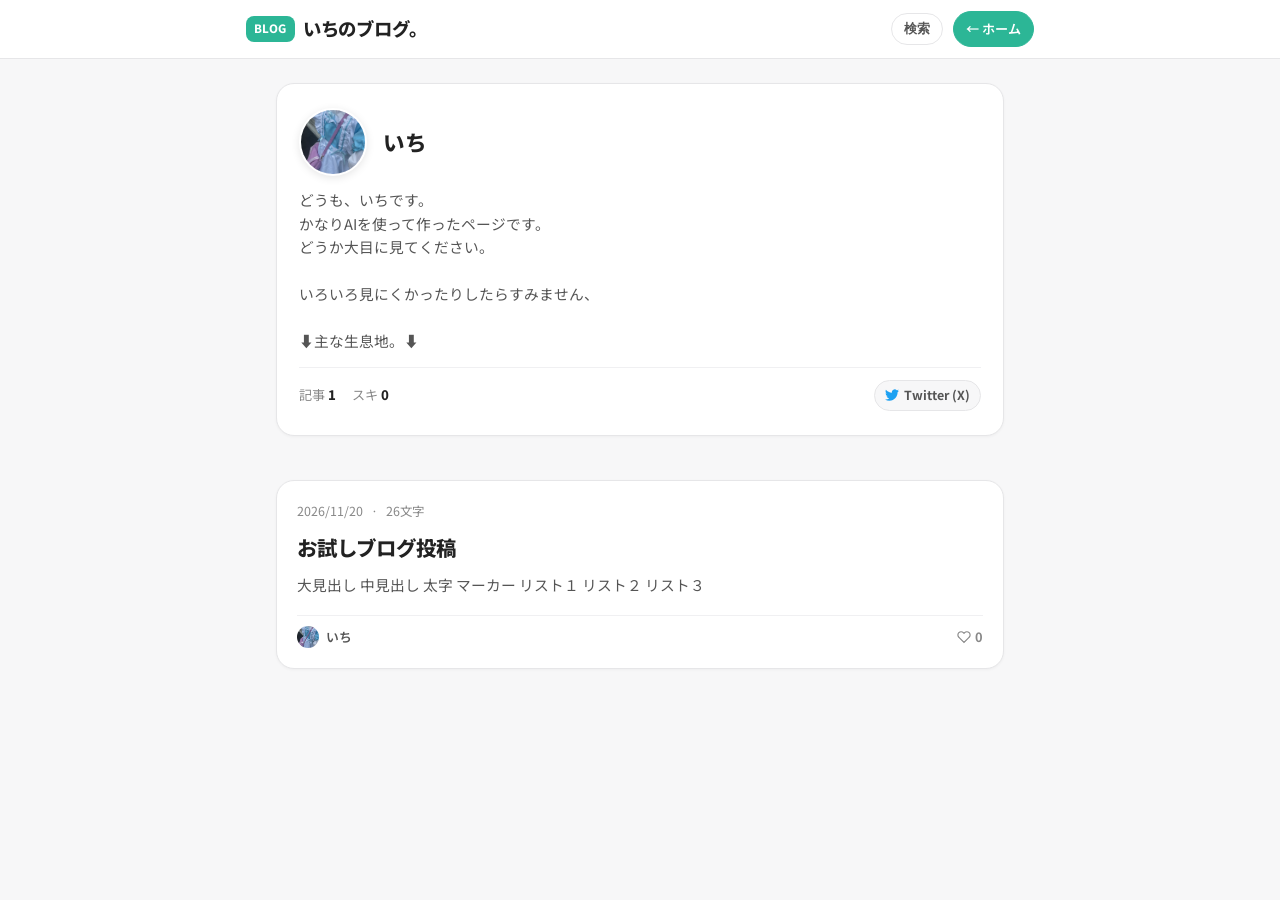
==== blog/index.html @ 3a00c975 "chore: remove blog footer (home link and white footer area)" ====
<!DOCTYPE html>
<html lang="ja">
<head>
  <meta charset="UTF-8">
  <meta name="viewport" content="width=device-width, initial-scale=1.0, maximum-scale=1.0, user-scalable=no">
  <title id="page-title">いちのブログ</title>
  <meta name="description" content="いちの個人ブログ。日常のことや推し活の感想、作ったWebページなどを綴っています。">
  <meta http-equiv="Cache-Control" content="no-cache, no-store, must-revalidate">
  <meta http-equiv="Pragma" content="no-cache">
  <meta http-equiv="Expires" content="0">
  <link rel="stylesheet" href="style.css?v=20261120_2247">
  <link rel="preconnect" href="https://fonts.googleapis.com">
  <link rel="preconnect" href="https://fonts.gstatic.com" crossorigin>
  <link href="https://fonts.googleapis.com/css2?family=DotGothic16&family=Hachi+Maru+Pop&family=M+PLUS+Rounded+1c:wght@400;500;700;800&family=Mochiy+Pop+One&family=Noto+Sans+JP:wght@400;500;700;800&family=Outfit:wght@400;600;700&family=Shippori+Mincho:wght@500;700&family=Yomogi&display=swap" rel="stylesheet">
</head>
<body>
  <!-- Header -->
  <header class="blog-header">
    <div class="header-inner">
      <a href="./" class="blog-logo" onclick="goToFeed(event)">
        <span class="blog-logo-badge">BLOG</span>
        <span id="header-blog-title">いちのブログ</span>
      </a>
      <div class="header-actions">
        <button type="button" class="header-btn" id="toggle-search-btn" onclick="toggleSearchBox()" aria-label="検索">
          <span class="hide-mobile">検索</span>
        </button>
        <a href="../" class="header-btn primary">
          ← ホーム
        </a>
      </div>
    </div>
  </header>
  <div id="reading-progress-bar" class="reading-progress-bar"></div>

  <!-- Main Container -->
  <main class="blog-main">
    <!-- View 1: Feed View (Creator Card + Filters + Articles Feed) -->
    <section id="view-feed" class="view-feed-section">
      <!-- Creator Profile Card (note-style Creator Banner) -->
      <div class="creator-card">
        <div class="creator-top-row">
          <div class="creator-avatar-wrap">
            <img id="creator-avatar" class="creator-avatar-img" src="" alt="アバター" style="display: none;">
            <span id="creator-avatar-fallback"></span>
          </div>
          <div class="creator-info">
            <h1 class="creator-name">
              <span id="creator-name">いち</span>
            </h1>
            <p class="creator-title-sub" id="blog-subtitle">日常や推し活、作ったものの記録ノート</p>
          </div>
        </div>
        <p class="creator-bio" id="creator-bio">
          どうも、いちです。日常や推し活、自作Webサイトのことなどを気ままに綴っています。
        </p>
        <div class="creator-stats-row">
          <div class="creator-counts">
            <span>記事 <strong class="count-strong" id="stat-posts-count">0</strong></span>
            <span>スキ <strong class="count-strong" id="stat-likes-count">0</strong></span>
          </div>
          <div class="creator-links">
            <a href="https://x.com/jk_na_ri_ta_i" target="_blank" rel="noopener noreferrer" class="social-pill" id="creator-x-link">
              <svg width="14" height="14" viewBox="0 0 24 24" fill="#1DA1F2"><path d="M23.953 4.57a10 10 0 01-2.825.775 4.958 4.958 0 002.163-2.723c-.951.555-2.005.959-3.127 1.184a4.92 4.92 0 00-8.384 4.482C7.69 8.095 4.067 6.13 1.64 3.162a4.822 4.822 0 00-.666 2.475c0 1.71.87 3.213 2.188 4.096a4.904 4.904 0 01-2.228-.616v.06a4.923 4.923 0 003.946 4.827 4.996 4.996 0 01-2.212.085 4.936 4.936 0 004.604 3.417 9.867 9.867 0 01-6.102 2.105c-.39 0-.779-.023-1.17-.067a13.995 13.995 0 007.557 2.209c9.053 0 13.998-7.496 13.998-13.985 0-.21 0-.42-.015-.63A9.935 9.935 0 0024 4.59z"/></svg>
              <span>Twitter (X)</span>
            </a>
          </div>
        </div>
      </div>

      <!-- Filter & Search Controls -->
      <div class="filter-nav-wrap">
        <div class="search-bar-wrap" id="search-box-wrap" style="display: none;">
          <input type="text" id="search-input" class="search-input" placeholder="記事を検索（タイトル・本文・タグ）..." oninput="onSearchInput(this.value)">
          <button type="button" class="search-clear-btn" onclick="clearSearch()" title="クリア">&times;</button>
        </div>

        <div class="tag-pills-row" id="tags-filter-row">
          <button type="button" class="tag-pill active" onclick="filterByTag('ALL')">すべて</button>
        </div>
      </div>

      <!-- Articles Feed -->
      <div class="posts-feed" id="posts-list">
        <!-- Dynamically loaded note-style article cards -->
      </div>
    </section>

    <!-- View 2: Article Detail View (note-style Single Post Reader) -->
    <article id="view-detail" class="post-detail-view" style="display: none;">
      <div class="detail-back-bar">
        <button type="button" class="btn-back" onclick="goToFeed(event)">
          ← 記事一覧に戻る
        </button>
      </div>

      <header class="detail-header">
        <div class="detail-tags-row" id="detail-tags-row"></div>
        <h1 class="detail-title" id="detail-title"></h1>
        <div class="detail-author-bar">
          <div class="detail-author-left">
            <img id="detail-author-avatar" class="detail-author-avatar" src="" alt="著者">
            <div class="detail-author-text">
              <span class="detail-author-name" id="detail-author-name">いち</span>
              <span class="detail-publish-meta" id="detail-publish-meta">2026/11/20 · 0文字</span>
            </div>
          </div>
          <div class="creator-links">
            <button type="button" class="social-pill" onclick="shareCurrentArticleOnX()" title="Xで共有">
              <svg width="13" height="13" viewBox="0 0 24 24" fill="currentColor"><path d="M23.953 4.57a10 10 0 01-2.825.775 4.958 4.958 0 002.163-2.723c-.951.555-2.005.959-3.127 1.184a4.92 4.92 0 00-8.384 4.482C7.69 8.095 4.067 6.13 1.64 3.162a4.822 4.822 0 00-.666 2.475c0 1.71.87 3.213 2.188 4.096a4.904 4.904 0 01-2.228-.616v.06a4.923 4.923 0 003.946 4.827 4.996 4.996 0 01-2.212.085 4.936 4.936 0 004.604 3.417 9.867 9.867 0 01-6.102 2.105c-.39 0-.779-.023-1.17-.067a13.995 13.995 0 007.557 2.209c9.053 0 13.998-7.496 13.998-13.985 0-.21 0-.42-.015-.63A9.935 9.935 0 0024 4.59z"/></svg>
              <span>シェア</span>
            </button>
            <button type="button" class="social-pill" onclick="copyCurrentArticleLink()" title="URLをコピー">
              <span>コピー</span>
            </button>
          </div>
        </div>
      </header>

      <!-- Optional Cover Image -->
      <div class="detail-cover-box" id="detail-cover-box" style="display: none;">
        <img id="detail-cover-img" class="detail-cover-img" src="" alt="記事カバー">
      </div>

      <!-- Article Body -->
      <div class="detail-body" id="detail-body">
        <!-- Rendered rich text content -->
      </div>

      <!-- Article Bottom Action Bar (Signature note "スキ" & Share) -->
      <div class="detail-action-footer">
        <button type="button" class="note-like-btn" id="detail-like-btn" onclick="toggleArticleLike()">
          <svg class="note-like-heart" viewBox="0 0 24 24" fill="none" stroke="currentColor" stroke-width="2" stroke-linecap="round" stroke-linejoin="round">
            <path d="M20.84 4.61a5.5 5.5 0 0 0-7.78 0L12 5.67l-1.06-1.06a5.5 5.5 0 0 0-7.78 7.78l1.06 1.06L12 21.23l7.78-7.78 1.06-1.06a5.5 5.5 0 0 0 0-7.78z"></path>
          </svg>
          <span>スキ</span>
          <span id="detail-like-count">0</span>
        </button>

        <div class="share-bar">
          <button type="button" class="share-btn" onclick="shareCurrentArticleOnX()">
            <svg width="14" height="14" viewBox="0 0 24 24" fill="currentColor"><path d="M23.953 4.57a10 10 0 01-2.825.775 4.958 4.958 0 002.163-2.723c-.951.555-2.005.959-3.127 1.184a4.92 4.92 0 00-8.384 4.482C7.69 8.095 4.067 6.13 1.64 3.162a4.822 4.822 0 00-.666 2.475c0 1.71.87 3.213 2.188 4.096a4.904 4.904 0 01-2.228-.616v.06a4.923 4.923 0 003.946 4.827 4.996 4.996 0 01-2.212.085 4.936 4.936 0 004.604 3.417 9.867 9.867 0 01-6.102 2.105c-.39 0-.779-.023-1.17-.067a13.995 13.995 0 007.557 2.209c9.053 0 13.998-7.496 13.998-13.985 0-.21 0-.42-.015-.63A9.935 9.935 0 0024 4.59z"/></svg>
            <span>Xで共有する</span>
          </button>
          <button type="button" class="share-btn copy" onclick="copyCurrentArticleLink()">
            <span>リンクをコピー</span>
          </button>
        </div>

        <!-- Creator Support Card -->
        <div class="article-creator-card">
          <img id="detail-bottom-avatar" class="article-creator-avatar" src="" alt="著者">
          <div class="article-creator-desc">
            <div class="article-creator-name" id="detail-bottom-name">いち</div>
            <p class="article-creator-bio" id="detail-bottom-bio">
              気に入っていただけたら「スキ」やシェアをいただけると嬉しいです！
            </p>
          </div>
        </div>

        <!-- Prev / Next Navigation -->
        <div class="post-prev-next-nav" id="prev-next-nav"></div>
      </div>
    </article>
  </main>

  <!-- Image Lightbox Modal -->
  <div id="image-lightbox-modal" class="lightbox-modal" onclick="closeImageLightbox()">
    <img id="lightbox-img" class="lightbox-img" src="" alt="拡大表示">
    <button type="button" class="lightbox-close-btn" aria-label="閉じる">&times;</button>
  </div>

  <!-- Scroll to Top Button -->
  <button type="button" id="scroll-top-btn" class="scroll-top-btn" onclick="scrollToTop()" title="ページ上部へ戻る" aria-label="上へ戻る">
    <svg width="20" height="20" viewBox="0 0 24 24" fill="none" stroke="currentColor" stroke-width="2.5" stroke-linecap="round" stroke-linejoin="round">
      <polyline points="18 15 12 9 6 15"></polyline>
    </svg>
  </button>

  <!-- Toast Notification -->
  <div id="blog-toast" class="blog-toast"></div>

  <script src="blog.js?v=20261120_2243"></script>
</body>
</html>
---- blog/style.css ----
/* ===================================================
   note-style Clean Blog Stylesheet for ichiHP/blog
   Inspired by note.com clean typography & reading UX
   =================================================== */

:root {
  --blog-bg: #f7f7f8;
  --blog-card-bg: #ffffff;
  --blog-text-main: #222222;
  --blog-text-sub: #555555;
  --blog-text-muted: #888888;
  --blog-border: #e6e6e8;
  --blog-border-subtle: #f0f0f2;
  --note-green: #2cb696;
  --note-green-hover: #249a7f;
  --note-green-light: #eaf8f5;
  --note-like-red: #ea3556;
  --note-like-bg: #fdf0f2;
  --radius-sm: 8px;
  --radius-md: 12px;
  --radius-lg: 18px;
  --radius-full: 9999px;
  --shadow-sm: 0 1px 3px rgba(0, 0, 0, 0.04);
  --shadow-md: 0 4px 16px rgba(0, 0, 0, 0.06);
  --shadow-lg: 0 10px 30px rgba(0, 0, 0, 0.08);
  --font-base: -apple-system, BlinkMacSystemFont, "Segoe UI", Roboto, "Noto Sans JP", "M PLUS Rounded 1c", sans-serif;
}

* {
  box-sizing: border-box;
  margin: 0;
  padding: 0;
  -webkit-tap-highlight-color: transparent;
}

body {
  font-family: var(--font-base);
  background-color: var(--blog-bg);
  color: var(--blog-text-main);
  line-height: 1.7;
  -webkit-font-smoothing: antialiased;
  min-height: 100vh;
  display: flex;
  flex-direction: column;
}

a {
  color: inherit;
  text-decoration: none;
}

/* ==========================================
   Header Navbar (note-style Minimalist)
   ========================================== */
.blog-header {
  position: sticky;
  top: 0;
  z-index: 50;
  background: rgba(255, 255, 255, 0.92);
  backdrop-filter: blur(12px);
  -webkit-backdrop-filter: blur(12px);
  border-bottom: 1px solid var(--blog-border);
}

.header-inner {
  max-width: 820px;
  margin: 0 auto;
  padding: 0 16px;
  height: 58px;
  display: flex;
  align-items: center;
  justify-content: space-between;
}

.blog-logo {
  display: flex;
  align-items: center;
  gap: 8px;
  font-weight: 800;
  font-size: 1.15rem;
  color: var(--blog-text-main);
  letter-spacing: -0.01em;
}

.blog-logo-badge {
  background: var(--note-green);
  color: #ffffff;
  font-size: 0.72rem;
  font-weight: 800;
  padding: 3px 8px;
  border-radius: var(--radius-sm);
  letter-spacing: 0.04em;
  text-transform: uppercase;
}

.header-actions {
  display: flex;
  align-items: center;
  gap: 10px;
}

.header-btn {
  display: inline-flex;
  align-items: center;
  gap: 5px;
  padding: 6px 12px;
  font-size: 0.82rem;
  font-weight: 600;
  border-radius: var(--radius-full);
  border: 1px solid var(--blog-border);
  background: #ffffff;
  color: var(--blog-text-sub);
  cursor: pointer;
  transition: all 0.2s ease;
}

.header-btn:hover {
  border-color: var(--note-green);
  color: var(--note-green);
  background: var(--note-green-light);
}

.header-btn.primary {
  background: var(--note-green);
  color: #ffffff;
  border-color: var(--note-green);
}

.header-btn.primary:hover {
  background: var(--note-green-hover);
}

/* ==========================================
   Main Container
   ========================================== */
.blog-main {
  flex: 1;
  max-width: 760px;
  width: 100%;
  margin: 0 auto;
  padding: 24px 16px 60px;
}

/* ==========================================
   Creator Profile Header (note-style Banner)
   ========================================== */
.creator-card {
  background: var(--blog-card-bg);
  border-radius: var(--radius-lg);
  border: 1px solid var(--blog-border);
  padding: 24px 22px;
  margin-bottom: 24px;
  box-shadow: var(--shadow-sm);
}

.creator-top-row {
  display: flex;
  align-items: center;
  gap: 16px;
}

.creator-avatar-wrap {
  width: 68px;
  height: 68px;
  border-radius: 50%;
  border: 2px solid #ffffff;
  box-shadow: 0 2px 8px rgba(0, 0, 0, 0.1);
  overflow: hidden;
  flex-shrink: 0;
  background: #f0f0f4;
  display: flex;
  align-items: center;
  justify-content: center;
  font-size: 2rem;
}

.creator-avatar-img {
  width: 100%;
  height: 100%;
  object-fit: cover;
  display: block;
}

.creator-info {
  flex: 1;
  min-width: 0;
}

.creator-name {
  font-size: 1.35rem;
  font-weight: 800;
  color: var(--blog-text-main);
  display: flex;
  align-items: center;
  gap: 8px;
}

.creator-title-sub {
  font-size: 0.85rem;
  color: var(--blog-text-muted);
  margin-top: 2px;
}

.creator-bio {
  margin-top: 12px;
  font-size: 0.92rem;
  color: var(--blog-text-sub);
  line-height: 1.6;
}

.creator-stats-row {
  margin-top: 14px;
  display: flex;
  align-items: center;
  justify-content: space-between;
  flex-wrap: wrap;
  gap: 10px;
  padding-top: 12px;
  border-top: 1px solid var(--blog-border-subtle);
}

.creator-counts {
  display: flex;
  align-items: center;
  gap: 14px;
  font-size: 0.82rem;
  color: var(--blog-text-muted);
}

.count-strong {
  font-weight: 800;
  color: var(--blog-text-main);
  margin-right: 2px;
}

.creator-links {
  display: flex;
  gap: 8px;
}

.social-pill {
  display: inline-flex;
  align-items: center;
  gap: 5px;
  font-size: 0.78rem;
  font-weight: 700;
  padding: 4px 10px;
  border-radius: var(--radius-full);
  background: var(--blog-bg);
  border: 1px solid var(--blog-border);
  color: var(--blog-text-sub);
  transition: all 0.2s ease;
}

.social-pill:hover {
  border-color: var(--note-green);
  color: var(--note-green);
}

/* ==========================================
   Search & Filter Navigation Tabs
   ========================================== */
.filter-nav-wrap {
  margin-bottom: 20px;
  display: flex;
  flex-direction: column;
  gap: 12px;
}

.search-bar-wrap {
  display: flex;
  align-items: center;
  background: #ffffff;
  border: 1px solid var(--blog-border);
  border-radius: var(--radius-md);
  padding: 6px 14px;
  transition: border-color 0.2s ease;
}

.search-bar-wrap:focus-within {
  border-color: var(--note-green);
  box-shadow: 0 0 0 3px rgba(44, 182, 150, 0.15);
}

.search-icon {
  color: var(--blog-text-muted);
  font-size: 0.95rem;
  margin-right: 8px;
}

.search-input {
  border: none;
  background: transparent;
  width: 100%;
  font-size: 0.9rem;
  color: var(--blog-text-main);
  font-family: inherit;
  outline: none;
}

.search-clear-btn {
  background: none;
  border: none;
  color: var(--blog-text-muted);
  cursor: pointer;
  font-size: 1rem;
  padding: 2px 4px;
}

.tag-pills-row {
  display: flex;
  align-items: center;
  gap: 8px;
  overflow-x: auto;
  padding-bottom: 4px;
  scrollbar-width: none;
}

.tag-pills-row::-webkit-scrollbar {
  display: none;
}

.tag-pill {
  padding: 6px 14px;
  border-radius: var(--radius-full);
  font-size: 0.82rem;
  font-weight: 700;
  background: #ffffff;
  border: 1px solid var(--blog-border);
  color: var(--blog-text-muted);
  cursor: pointer;
  white-space: nowrap;
  transition: all 0.2s ease;
}

.tag-pill:hover {
  color: var(--blog-text-main);
  border-color: #cbd5e1;
}

.tag-pill.active {
  background: var(--blog-text-main);
  color: #ffffff;
  border-color: var(--blog-text-main);
}

/* ==========================================
   Article Feed List (note-style Cards)
   ========================================== */
.posts-feed {
  display: flex;
  flex-direction: column;
  gap: 18px;
}

.post-card {
  background: var(--blog-card-bg);
  border: 1px solid var(--blog-border);
  border-radius: var(--radius-lg);
  overflow: hidden;
  box-shadow: var(--shadow-sm);
  transition: transform 0.2s ease, box-shadow 0.2s ease, border-color 0.2s ease;
  cursor: pointer;
  display: flex;
  flex-direction: column;
}

.post-card:hover {
  transform: translateY(-2px);
  box-shadow: var(--shadow-md);
  border-color: #d1d5db;
}

.post-card-cover {
  width: 100%;
  height: 200px;
  background: #f1f5f9;
  overflow: hidden;
  position: relative;
}

.post-card-cover img {
  width: 100%;
  height: 100%;
  object-fit: cover;
  display: block;
  transition: transform 0.3s ease;
}

.post-card:hover .post-card-cover img {
  transform: scale(1.03);
}

.post-card-content {
  padding: 20px;
  display: flex;
  flex-direction: column;
  gap: 10px;
}

.post-card-meta {
  display: flex;
  align-items: center;
  gap: 8px;
  font-size: 0.78rem;
  color: var(--blog-text-muted);
}

.post-card-title {
  font-size: 1.28rem;
  font-weight: 800;
  line-height: 1.5;
  color: var(--blog-text-main);
  letter-spacing: -0.01em;
}

.post-card-excerpt {
  font-size: 0.92rem;
  color: var(--blog-text-sub);
  line-height: 1.6;
  display: -webkit-box;
  -webkit-line-clamp: 2;
  -webkit-box-orient: vertical;
  overflow: hidden;
}

.post-card-tags {
  display: flex;
  flex-wrap: wrap;
  gap: 6px;
  margin-top: 4px;
}

.post-tag {
  font-size: 0.75rem;
  font-weight: 600;
  color: var(--note-green);
  background: var(--note-green-light);
  padding: 2px 8px;
  border-radius: var(--radius-sm);
}

.post-card-footer {
  display: flex;
  align-items: center;
  justify-content: space-between;
  margin-top: 8px;
  padding-top: 10px;
  border-top: 1px solid var(--blog-border-subtle);
  font-size: 0.8rem;
  color: var(--blog-text-muted);
}

.card-author-mini {
  display: flex;
  align-items: center;
  gap: 7px;
  font-weight: 600;
  color: var(--blog-text-sub);
}

.author-mini-avatar {
  width: 22px;
  height: 22px;
  border-radius: 50%;
  object-fit: cover;
}

.post-like-count {
  display: inline-flex;
  align-items: center;
  gap: 4px;
  color: var(--blog-text-muted);
  font-weight: 700;
}

.post-like-count.liked {
  color: var(--note-like-red);
}

/* Empty State */
.empty-feed {
  background: #ffffff;
  border: 1px dashed var(--blog-border);
  border-radius: var(--radius-lg);
  padding: 48px 24px;
  text-align: center;
  color: var(--blog-text-muted);
}

/* ==========================================
   Article Detail View (note-style Single Post)
   ========================================== */
.post-detail-view {
  background: #ffffff;
  border: 1px solid var(--blog-border);
  border-radius: var(--radius-lg);
  box-shadow: var(--shadow-sm);
  padding: 32px 28px 48px;
  animation: fadeIn 0.25s ease-out;
}

@media (max-width: 600px) {
  .post-detail-view {
    padding: 22px 18px 36px;
    border-radius: var(--radius-md);
  }
}

.detail-back-bar {
  margin-bottom: 20px;
}

.btn-back {
  display: inline-flex;
  align-items: center;
  gap: 6px;
  font-size: 0.84rem;
  font-weight: 700;
  color: var(--blog-text-sub);
  padding: 6px 12px;
  border-radius: var(--radius-full);
  background: var(--blog-bg);
  border: 1px solid var(--blog-border);
  cursor: pointer;
  transition: all 0.2s ease;
}

.btn-back:hover {
  background: #e5e7eb;
  color: var(--blog-text-main);
}

.detail-header {
  margin-bottom: 24px;
}

.detail-tags-row {
  display: flex;
  flex-wrap: wrap;
  gap: 8px;
  margin-bottom: 14px;
}

.detail-title {
  font-size: 1.85rem;
  font-weight: 800;
  line-height: 1.45;
  color: var(--blog-text-main);
  letter-spacing: -0.015em;
  margin-bottom: 16px;
}

@media (max-width: 600px) {
  .detail-title {
    font-size: 1.55rem;
  }
}

.detail-author-bar {
  display: flex;
  align-items: center;
  justify-content: space-between;
  flex-wrap: wrap;
  gap: 12px;
  padding-bottom: 16px;
  border-bottom: 1px solid var(--blog-border-subtle);
}

.detail-author-left {
  display: flex;
  align-items: center;
  gap: 12px;
}

.detail-author-avatar {
  width: 44px;
  height: 44px;
  border-radius: 50%;
  object-fit: cover;
  background: #e2e8f0;
}

.detail-author-text {
  display: flex;
  flex-direction: column;
}

.detail-author-name {
  font-weight: 800;
  font-size: 0.95rem;
  color: var(--blog-text-main);
}

.detail-publish-meta {
  font-size: 0.78rem;
  color: var(--blog-text-muted);
}

.detail-cover-box {
  margin: 20px 0 32px;
  border-radius: var(--radius-md);
  overflow: hidden;
  box-shadow: 0 4px 18px rgba(0, 0, 0, 0.08);
  background: #f1f5f9;
}

.detail-cover-img {
  width: 100%;
  max-height: 420px;
  object-fit: cover;
  display: block;
}

/* ==========================================
   Article Body Typography (note-style Reading)
   ========================================== */
.detail-body {
  font-size: 1.05rem;
  line-height: 1.95;
  color: #222222;
  letter-spacing: 0.01em;
  word-break: break-word;
}

.detail-body p {
  margin-bottom: 22px;
}

.detail-body h2 {
  font-size: 1.48rem;
  font-weight: 800;
  margin: 44px 0 18px;
  padding-left: 14px;
  border-left: 4px solid var(--note-green);
  color: #111111;
  line-height: 1.4;
}

.detail-body h3 {
  font-size: 1.25rem;
  font-weight: 700;
  margin: 32px 0 14px;
  color: #111111;
  line-height: 1.4;
}

.detail-body blockquote {
  border-left: 3.5px solid #cbd5e1;
  background: #f8fafc;
  padding: 14px 20px;
  margin: 24px 0;
  border-radius: 4px;
  color: #475569;
  font-style: normal;
}

.detail-body hr {
  border: none;
  border-top: 1px solid var(--blog-border);
  margin: 40px 0;
}

.detail-body ul,
.detail-body ol {
  margin: 18px 0 22px 24px;
}

.detail-body li {
  margin-bottom: 6px;
}

/* Inline Images inside Blog Body */
.inline-image-container {
  display: block;
  margin: 26px auto;
  text-align: center;
}

.inline-content-img {
  max-width: 100%;
  height: auto;
  border-radius: var(--radius-md);
  box-shadow: 0 4px 18px rgba(0, 0, 0, 0.08);
  cursor: zoom-in;
  transition: transform 0.2s ease;
}

.inline-content-img:hover {
  transform: scale(1.01);
}

.inline-img-sm .inline-content-img {
  max-width: 200px;
}

.inline-img-md .inline-content-img {
  max-width: 380px;
}

.inline-img-lg .inline-content-img {
  max-width: 100%;
}

/* Rich Links inside Blog */
.rich-link {
  color: var(--note-green);
  text-decoration: underline;
  text-decoration-thickness: 1.5px;
  text-underline-offset: 3px;
  font-weight: 700;
  word-break: break-all;
}

.rich-link:hover {
  color: var(--note-green-hover);
  text-decoration-thickness: 2.5px;
}

.rich-link::after {
  content: ' ↗';
  font-size: 0.85em;
  opacity: 0.75;
}

/* Sensitive / Spoiler Guards in Blog */
.sensitive-inline-wrapper {
  display: inline-flex;
  align-items: center;
  vertical-align: middle;
  margin: 0 3px;
}

.sensitive-inline-pill {
  padding: 3px 12px;
  border-radius: var(--radius-full);
  background: #1e293b;
  color: #ffffff;
  font-size: 0.82rem;
  font-weight: 700;
  border: none;
  cursor: pointer;
}

.sensitive-inline-revealed {
  background: rgba(44, 182, 150, 0.1);
  padding: 2px 8px;
  border-radius: 6px;
  border: 1px dashed var(--note-green);
}

/* ==========================================
   Article Footer (Signature note "スキ" & Share)
   ========================================== */
.detail-action-footer {
  margin-top: 48px;
  padding-top: 32px;
  border-top: 1px solid var(--blog-border);
  display: flex;
  flex-direction: column;
  align-items: center;
  gap: 24px;
}

/* Iconic note "スキ" Button */
.note-like-btn {
  display: inline-flex;
  align-items: center;
  gap: 10px;
  padding: 12px 28px;
  border-radius: var(--radius-full);
  background: #ffffff;
  border: 1.5px solid var(--blog-border);
  color: var(--blog-text-main);
  font-family: inherit;
  font-size: 1.05rem;
  font-weight: 800;
  cursor: pointer;
  box-shadow: 0 4px 14px rgba(0, 0, 0, 0.05);
  transition: all 0.25s cubic-bezier(0.18, 0.89, 0.32, 1.28);
  user-select: none;
}

.note-like-btn:hover {
  transform: translateY(-2px);
  border-color: var(--note-like-red);
  color: var(--note-like-red);
  box-shadow: 0 6px 20px rgba(234, 53, 86, 0.15);
}

.note-like-btn:active {
  transform: scale(0.96);
}

.note-like-btn.liked {
  background: var(--note-like-bg);
  border-color: var(--note-like-red);
  color: var(--note-like-red);
}

.note-like-heart {
  width: 22px;
  height: 22px;
  transition: transform 0.25s ease;
}

.note-like-btn.liked .note-like-heart {
  transform: scale(1.18);
  animation: heartPop 0.4s ease;
}

@keyframes heartPop {
  0% { transform: scale(1); }
  50% { transform: scale(1.35); }
  100% { transform: scale(1.18); }
}

/* Share Buttons Bar */
.share-bar {
  display: flex;
  align-items: center;
  gap: 10px;
  flex-wrap: wrap;
  justify-content: center;
}

.share-btn {
  display: inline-flex;
  align-items: center;
  gap: 6px;
  padding: 8px 16px;
  font-size: 0.84rem;
  font-weight: 700;
  border-radius: var(--radius-full);
  background: var(--blog-bg);
  border: 1px solid var(--blog-border);
  color: var(--blog-text-sub);
  cursor: pointer;
  transition: all 0.2s ease;
}

.share-btn:hover {
  border-color: #0f1419;
  background: #0f1419;
  color: #ffffff;
}

.share-btn.copy:hover {
  border-color: var(--note-green);
  background: var(--note-green);
  color: #ffffff;
}

/* Creator Support Card at bottom of article */
.article-creator-card {
  width: 100%;
  margin-top: 16px;
  background: #fafafa;
  border: 1px solid var(--blog-border);
  border-radius: var(--radius-md);
  padding: 20px;
  display: flex;
  align-items: center;
  gap: 16px;
}

.article-creator-avatar {
  width: 56px;
  height: 56px;
  border-radius: 50%;
  object-fit: cover;
  flex-shrink: 0;
}

.article-creator-desc {
  flex: 1;
}

.article-creator-name {
  font-weight: 800;
  font-size: 1rem;
  margin-bottom: 4px;
}

.article-creator-bio {
  font-size: 0.85rem;
  color: var(--blog-text-sub);
  line-height: 1.5;
}

/* Prev / Next Article Navigation */
.post-prev-next-nav {
  width: 100%;
  margin-top: 24px;
  display: grid;
  grid-template-columns: 1fr 1fr;
  gap: 12px;
}

@media (max-width: 550px) {
  .post-prev-next-nav {
    grid-template-columns: 1fr;
  }
}

.nav-post-card {
  background: #ffffff;
  border: 1px solid var(--blog-border);
  border-radius: var(--radius-md);
  padding: 14px 16px;
  display: flex;
  flex-direction: column;
  gap: 4px;
  cursor: pointer;
  transition: all 0.2s ease;
}

.nav-post-card:hover {
  border-color: var(--note-green);
  background: var(--note-green-light);
}

.nav-post-dir {
  font-size: 0.72rem;
  font-weight: 800;
  color: var(--blog-text-muted);
  text-transform: uppercase;
}

.nav-post-title {
  font-size: 0.88rem;
  font-weight: 700;
  color: var(--blog-text-main);
  white-space: nowrap;
  overflow: hidden;
  text-overflow: ellipsis;
}

/* ==========================================
   Image Lightbox Modal
   ========================================== */
.lightbox-modal {
  display: none;
  position: fixed;
  inset: 0;
  z-index: 99999;
  background: rgba(15, 23, 42, 0.94);
  backdrop-filter: blur(8px);
  -webkit-backdrop-filter: blur(8px);
  align-items: center;
  justify-content: center;
  padding: 16px;
  cursor: zoom-out;
}

.lightbox-modal.show {
  display: flex;
  animation: fadeIn 0.2s ease-out;
}

.lightbox-img {
  max-width: 95vw;
  max-height: 90vh;
  object-fit: contain;
  border-radius: 10px;
  box-shadow: 0 16px 48px rgba(0, 0, 0, 0.6);
}

.lightbox-close-btn {
  position: absolute;
  top: 16px;
  right: 18px;
  background: rgba(255, 255, 255, 0.2);
  color: #ffffff;
  border: none;
  font-size: 32px;
  width: 44px;
  height: 44px;
  border-radius: 50%;
  display: flex;
  align-items: center;
  justify-content: center;
  cursor: pointer;
}

/* ==========================================
   Toast Notification
   ========================================== */
.blog-toast {
  position: fixed;
  bottom: 24px;
  left: 50%;
  transform: translateX(-50%) translateY(80px);
  background: #1e293b;
  color: #ffffff;
  padding: 10px 20px;
  border-radius: var(--radius-full);
  font-size: 0.88rem;
  font-weight: 700;
  box-shadow: 0 8px 24px rgba(0, 0, 0, 0.25);
  z-index: 9999;
  pointer-events: none;
  opacity: 0;
  transition: all 0.3s cubic-bezier(0.18, 0.89, 0.32, 1.28);
}

.blog-toast.show {
  transform: translateX(-50%) translateY(0);
  opacity: 1;
}

@keyframes fadeIn {
  from { opacity: 0; transform: translateY(6px); }
  to { opacity: 1; transform: translateY(0); }
}

/* ==========================================
   Scheduled Post Notice Card (Teaser View)
   ========================================== */
.scheduled-post-card {
  background: #ffffff;
  border: 1.5px solid #dbeafe;
  border-radius: var(--radius-lg);
  padding: 44px 24px;
  text-align: center;
  margin: 28px 0 36px;
  box-shadow: 0 4px 20px rgba(59, 130, 246, 0.06);
  display: flex;
  flex-direction: column;
  align-items: center;
  gap: 16px;
}

.scheduled-icon-circle {
  width: 58px;
  height: 58px;
  border-radius: 50%;
  background: #eff6ff;
  color: #2563eb;
  display: flex;
  align-items: center;
  justify-content: center;
  margin-bottom: 4px;
}

.scheduled-notice-title {
  font-size: 1.35rem;
  font-weight: 800;
  color: #1e293b;
  line-height: 1.45;
  margin: 0;
}

.scheduled-notice-desc {
  font-size: 0.95rem;
  color: #64748b;
  line-height: 1.7;
  max-width: 520px;
  margin: 0 auto;
}

.scheduled-actions-row {
  display: flex;
  gap: 12px;
  flex-wrap: wrap;
  justify-content: center;
  margin-top: 10px;
}

/* ==========================================
   Reading Progress Bar & Scroll Top
   ========================================== */
.reading-progress-bar {
  position: fixed;
  top: 60px;
  left: 0;
  height: 3px;
  background: var(--note-green);
  width: 0%;
  z-index: 100;
  transition: width 0.1s linear;
}

.scroll-top-btn {
  position: fixed;
  bottom: 24px;
  right: 24px;
  width: 44px;
  height: 44px;
  border-radius: 50%;
  background: #ffffff;
  color: var(--blog-text-main);
  border: 1px solid var(--blog-border);
  box-shadow: 0 4px 16px rgba(0, 0, 0, 0.08);
  display: flex;
  align-items: center;
  justify-content: center;
  cursor: pointer;
  z-index: 80;
  opacity: 0;
  pointer-events: none;
  transform: translateY(12px);
  transition: all 0.25s ease;
}

.scroll-top-btn.show {
  opacity: 1;
  pointer-events: auto;
  transform: translateY(0);
}

.scroll-top-btn:hover {
  background: var(--note-green-light);
  color: var(--note-green);
  border-color: var(--note-green);
}

/* ==========================================
   Table of Contents (目次)
   ========================================== */
.article-toc-box {
  background: #f8fafc;
  border: 1px solid var(--blog-border);
  border-radius: var(--radius-md);
  padding: 18px 22px;
  margin: 28px 0 36px;
}

.toc-header {
  display: flex;
  align-items: center;
  justify-content: space-between;
  cursor: pointer;
  user-select: none;
  font-weight: 800;
  color: var(--blog-text-main);
}

.toc-title {
  font-size: 0.95rem;
  letter-spacing: 0.05em;
}

.toc-toggle-icon {
  font-size: 0.75rem;
  color: var(--blog-text-muted);
  transition: transform 0.2s ease;
}

.toc-list {
  margin: 14px 0 0 20px;
  padding: 0;
  list-style: decimal;
  font-size: 0.92rem;
}

.toc-item {
  margin-bottom: 8px;
  line-height: 1.5;
}

.toc-item a {
  color: var(--blog-text-sub);
  transition: color 0.15s;
}

.toc-item a:hover {
  color: var(--note-green);
  text-decoration: underline;
}

.toc-sub {
  list-style-type: disc;
  margin-left: 14px;
  font-size: 0.88rem;
  color: var(--blog-text-muted);
}

/* ==========================================
   Code Blocks & Inline Code
   ========================================== */
.code-block-wrapper {
  margin: 26px 0;
  border-radius: var(--radius-md);
  overflow: hidden;
  background: #1e293b;
  box-shadow: 0 4px 16px rgba(0, 0, 0, 0.1);
}

.code-block-header {
  display: flex;
  align-items: center;
  justify-content: space-between;
  padding: 8px 16px;
  background: #0f172a;
  border-bottom: 1px solid rgba(255, 255, 255, 0.08);
}

.code-block-lang {
  font-size: 0.72rem;
  font-weight: 700;
  letter-spacing: 0.08em;
  color: #94a3b8;
}

.code-copy-btn {
  background: transparent;
  border: 1px solid rgba(255, 255, 255, 0.2);
  color: #cbd5e1;
  font-size: 0.72rem;
  padding: 2px 8px;
  border-radius: 4px;
  cursor: pointer;
  transition: all 0.15s;
}

.code-copy-btn:hover {
  background: rgba(255, 255, 255, 0.1);
  color: #ffffff;
}

.code-block-pre {
  padding: 16px 20px;
  overflow-x: auto;
  font-family: ui-monospace, SFMono-Regular, Menlo, Monaco, Consolas, monospace;
  font-size: 0.92rem;
  line-height: 1.65;
  color: #f8fafc;
  margin: 0;
}

.inline-code {
  background: #f1f5f9;
  color: #0f172a;
  padding: 2px 6px;
  border-radius: 4px;
  font-family: ui-monospace, SFMono-Regular, Menlo, Monaco, Consolas, monospace;
  font-size: 0.88em;
  border: 1px solid #e2e8f0;
}

/* Empty Feed State Icon */
.empty-feed-icon {
  margin-bottom: 10px;
  display: inline-flex;
  align-items: center;
  justify-content: center;
}
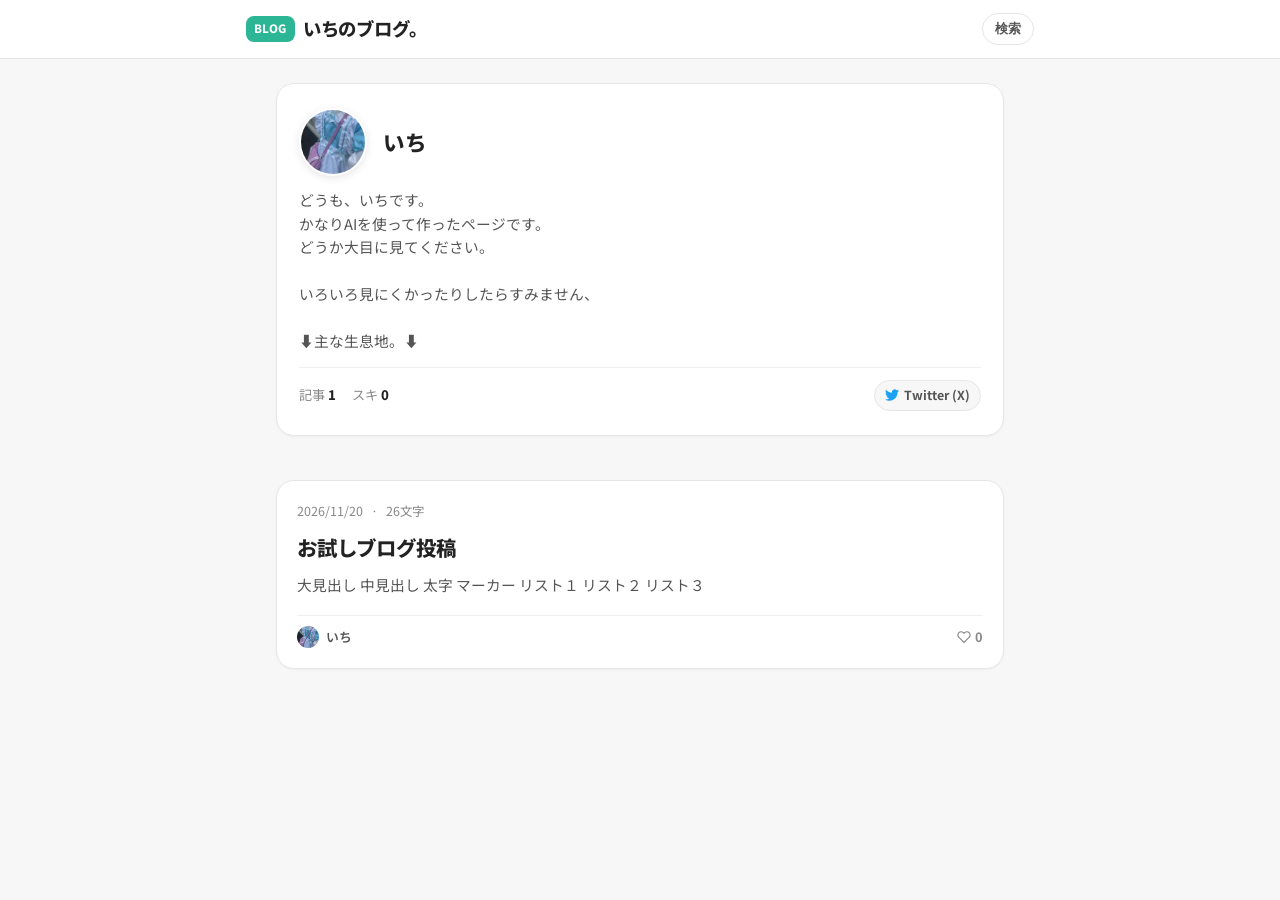
==== commit 4ca25d9e: "chore: remove '← ホーム' button from blog header" ====
--- a/blog/index.html
+++ b/blog/index.html
@@ -25,9 +25,6 @@
         <button type="button" class="header-btn" id="toggle-search-btn" onclick="toggleSearchBox()" aria-label="検索">
           <span class="hide-mobile">検索</span>
         </button>
-        <a href="../" class="header-btn primary">
-          ← ホーム
-        </a>
       </div>
     </div>
   </header>
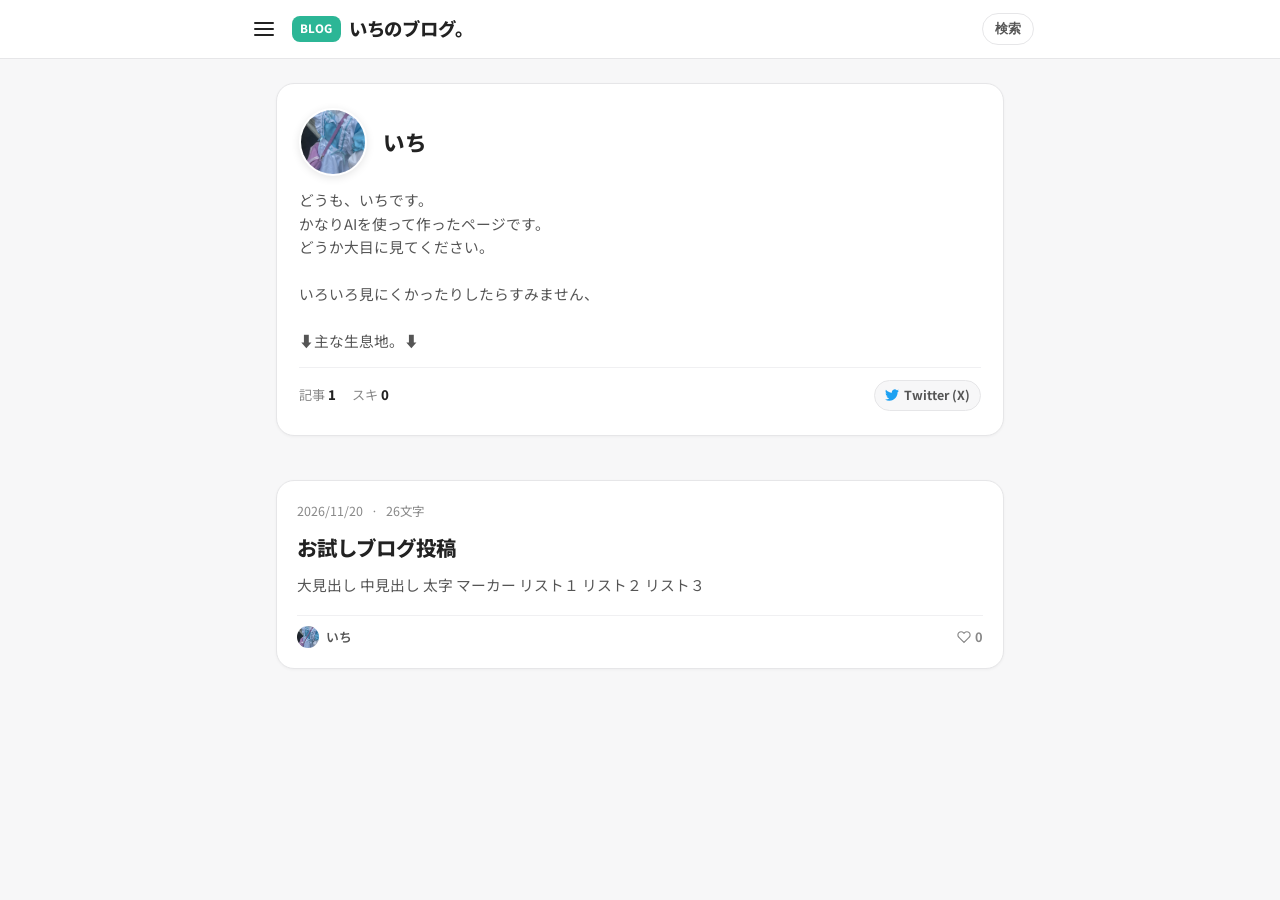
==== commit 8018203f: "feat: add hamburger menu button and side drawer to blog header" ====
--- a/blog/index.html
+++ b/blog/index.html
@@ -8,7 +8,7 @@
   <meta http-equiv="Cache-Control" content="no-cache, no-store, must-revalidate">
   <meta http-equiv="Pragma" content="no-cache">
   <meta http-equiv="Expires" content="0">
-  <link rel="stylesheet" href="style.css?v=20261120_2247">
+  <link rel="stylesheet" href="style.css?v=20261120_2253">
   <link rel="preconnect" href="https://fonts.googleapis.com">
   <link rel="preconnect" href="https://fonts.gstatic.com" crossorigin>
   <link href="https://fonts.googleapis.com/css2?family=DotGothic16&family=Hachi+Maru+Pop&family=M+PLUS+Rounded+1c:wght@400;500;700;800&family=Mochiy+Pop+One&family=Noto+Sans+JP:wght@400;500;700;800&family=Outfit:wght@400;600;700&family=Shippori+Mincho:wght@500;700&family=Yomogi&display=swap" rel="stylesheet">
@@ -17,10 +17,17 @@
   <!-- Header -->
   <header class="blog-header">
     <div class="header-inner">
-      <a href="./" class="blog-logo" onclick="goToFeed(event)">
-        <span class="blog-logo-badge">BLOG</span>
-        <span id="header-blog-title">いちのブログ</span>
-      </a>
+      <div class="header-left">
+        <button type="button" class="menu-toggle-btn" id="menu-toggle-btn" onclick="toggleSideMenu()" aria-label="メニューを開く" aria-expanded="false" aria-controls="side-menu">
+          <span class="menu-bar"></span>
+          <span class="menu-bar"></span>
+          <span class="menu-bar"></span>
+        </button>
+        <a href="./" class="blog-logo" onclick="goToFeed(event)">
+          <span class="blog-logo-badge">BLOG</span>
+          <span id="header-blog-title">いちのブログ</span>
+        </a>
+      </div>
       <div class="header-actions">
         <button type="button" class="header-btn" id="toggle-search-btn" onclick="toggleSearchBox()" aria-label="検索">
           <span class="hide-mobile">検索</span>
@@ -28,6 +35,23 @@
       </div>
     </div>
   </header>
+  <!-- Side Menu (Hamburger Drawer) -->
+  <div id="side-menu-overlay" class="side-menu-overlay" onclick="closeSideMenu()"></div>
+  <nav id="side-menu" class="side-menu" aria-label="メニュー" aria-hidden="true">
+    <div class="side-menu-header">
+      <span class="side-menu-title">メニュー</span>
+      <button type="button" class="side-menu-close" onclick="closeSideMenu()" aria-label="メニューを閉じる">&times;</button>
+    </div>
+    <div class="side-menu-section">
+      <button type="button" class="side-menu-item" onclick="sideMenuGoToFeed()">記事一覧</button>
+      <button type="button" class="side-menu-item" onclick="sideMenuOpenSearch()">記事を検索</button>
+    </div>
+    <div class="side-menu-section" id="side-menu-tags-section" style="display: none;">
+      <div class="side-menu-label">タグ</div>
+      <div id="side-menu-tags" class="side-menu-tags"></div>
+    </div>
+  </nav>
+
   <div id="reading-progress-bar" class="reading-progress-bar"></div>
 
   <!-- Main Container -->
@@ -177,6 +201,6 @@
   <!-- Toast Notification -->
   <div id="blog-toast" class="blog-toast"></div>
 
-  <script src="blog.js?v=20261120_2243"></script>
+  <script src="blog.js?v=20261120_2253"></script>
 </body>
 </html>
--- a/blog/style.css
+++ b/blog/style.css
@@ -130,6 +130,177 @@
   background: var(--note-green-hover);
 }
 
+.header-left {
+  display: flex;
+  align-items: center;
+  gap: 10px;
+  min-width: 0;
+}
+
+/* Hamburger Menu Button */
+.menu-toggle-btn {
+  display: inline-flex;
+  flex-direction: column;
+  justify-content: center;
+  align-items: center;
+  gap: 4px;
+  width: 36px;
+  height: 36px;
+  padding: 0;
+  border: none;
+  border-radius: var(--radius-sm);
+  background: transparent;
+  cursor: pointer;
+  transition: background 0.2s ease;
+  flex-shrink: 0;
+}
+
+.menu-toggle-btn:hover {
+  background: var(--note-green-light);
+}
+
+.menu-bar {
+  display: block;
+  width: 20px;
+  height: 2px;
+  border-radius: 2px;
+  background: var(--blog-text-main);
+  transition: transform 0.25s ease, opacity 0.2s ease;
+}
+
+.menu-toggle-btn.open .menu-bar:nth-child(1) {
+  transform: translateY(6px) rotate(45deg);
+}
+
+.menu-toggle-btn.open .menu-bar:nth-child(2) {
+  opacity: 0;
+}
+
+.menu-toggle-btn.open .menu-bar:nth-child(3) {
+  transform: translateY(-6px) rotate(-45deg);
+}
+
+/* Side Menu Drawer */
+.side-menu-overlay {
+  position: fixed;
+  inset: 0;
+  z-index: 90;
+  background: rgba(0, 0, 0, 0.35);
+  opacity: 0;
+  visibility: hidden;
+  transition: opacity 0.25s ease, visibility 0.25s ease;
+}
+
+.side-menu-overlay.open {
+  opacity: 1;
+  visibility: visible;
+}
+
+.side-menu {
+  position: fixed;
+  top: 0;
+  left: 0;
+  bottom: 0;
+  z-index: 100;
+  width: 280px;
+  max-width: 82vw;
+  background: #ffffff;
+  box-shadow: none;
+  transform: translateX(-100%);
+  visibility: hidden;
+  transition: transform 0.28s ease, visibility 0.28s ease;
+  overflow-y: auto;
+  display: flex;
+  flex-direction: column;
+}
+
+.side-menu.open {
+  transform: translateX(0);
+  visibility: visible;
+  box-shadow: 4px 0 24px rgba(0, 0, 0, 0.12);
+}
+
+.side-menu-header {
+  display: flex;
+  align-items: center;
+  justify-content: space-between;
+  height: 58px;
+  padding: 0 12px 0 20px;
+  border-bottom: 1px solid var(--blog-border);
+  flex-shrink: 0;
+}
+
+.side-menu-title {
+  font-weight: 800;
+  font-size: 1rem;
+  color: var(--blog-text-main);
+}
+
+.side-menu-close {
+  width: 36px;
+  height: 36px;
+  border: none;
+  background: transparent;
+  font-size: 1.6rem;
+  line-height: 1;
+  color: var(--blog-text-sub);
+  cursor: pointer;
+  border-radius: var(--radius-sm);
+}
+
+.side-menu-close:hover {
+  background: var(--note-green-light);
+  color: var(--note-green);
+}
+
+.side-menu-section {
+  padding: 12px 0;
+  border-bottom: 1px solid var(--blog-border);
+}
+
+.side-menu-section:last-child {
+  border-bottom: none;
+}
+
+.side-menu-item {
+  display: block;
+  width: 100%;
+  padding: 12px 20px;
+  border: none;
+  background: transparent;
+  text-align: left;
+  font-family: inherit;
+  font-size: 0.95rem;
+  font-weight: 600;
+  color: var(--blog-text-main);
+  cursor: pointer;
+  transition: background 0.15s ease, color 0.15s ease;
+}
+
+.side-menu-item:hover {
+  background: var(--note-green-light);
+  color: var(--note-green);
+}
+
+.side-menu-label {
+  padding: 4px 20px 8px;
+  font-size: 0.78rem;
+  font-weight: 700;
+  color: var(--blog-text-muted);
+}
+
+.side-menu-tags {
+  display: flex;
+  flex-wrap: wrap;
+  gap: 8px;
+  padding: 0 20px 4px;
+}
+
+body.side-menu-open {
+  overflow: hidden;
+}
+
+
 /* ==========================================
    Main Container
    ========================================== */
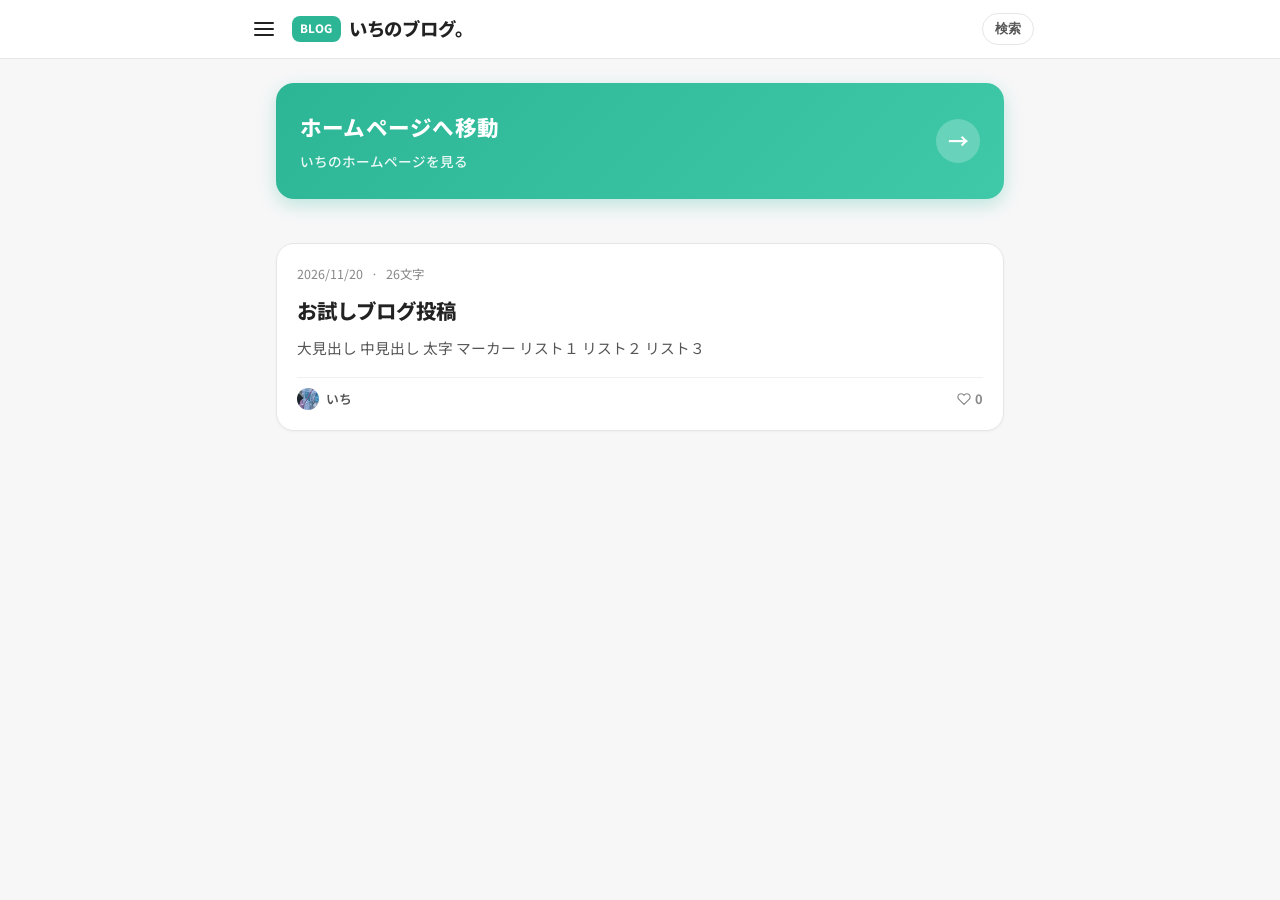
==== commit baa11e3e: "feat: replace blog creator profile card with large home page button" ====
--- a/blog/index.html
+++ b/blog/index.html
@@ -8,7 +8,7 @@
   <meta http-equiv="Cache-Control" content="no-cache, no-store, must-revalidate">
   <meta http-equiv="Pragma" content="no-cache">
   <meta http-equiv="Expires" content="0">
-  <link rel="stylesheet" href="style.css?v=20261120_2253">
+  <link rel="stylesheet" href="style.css?v=20261120_2358">
   <link rel="preconnect" href="https://fonts.googleapis.com">
   <link rel="preconnect" href="https://fonts.gstatic.com" crossorigin>
   <link href="https://fonts.googleapis.com/css2?family=DotGothic16&family=Hachi+Maru+Pop&family=M+PLUS+Rounded+1c:wght@400;500;700;800&family=Mochiy+Pop+One&family=Noto+Sans+JP:wght@400;500;700;800&family=Outfit:wght@400;600;700&family=Shippori+Mincho:wght@500;700&family=Yomogi&display=swap" rel="stylesheet">
@@ -45,6 +45,7 @@
     <div class="side-menu-section">
       <button type="button" class="side-menu-item" onclick="sideMenuGoToFeed()">記事一覧</button>
       <button type="button" class="side-menu-item" onclick="sideMenuOpenSearch()">記事を検索</button>
+      <a href="../" class="side-menu-item">ホームページへ移動</a>
     </div>
     <div class="side-menu-section" id="side-menu-tags-section" style="display: none;">
       <div class="side-menu-label">タグ</div>
@@ -58,36 +59,14 @@
   <main class="blog-main">
     <!-- View 1: Feed View (Creator Card + Filters + Articles Feed) -->
     <section id="view-feed" class="view-feed-section">
-      <!-- Creator Profile Card (note-style Creator Banner) -->
-      <div class="creator-card">
-        <div class="creator-top-row">
-          <div class="creator-avatar-wrap">
-            <img id="creator-avatar" class="creator-avatar-img" src="" alt="アバター" style="display: none;">
-            <span id="creator-avatar-fallback"></span>
-          </div>
-          <div class="creator-info">
-            <h1 class="creator-name">
-              <span id="creator-name">いち</span>
-            </h1>
-            <p class="creator-title-sub" id="blog-subtitle">日常や推し活、作ったものの記録ノート</p>
-          </div>
-        </div>
-        <p class="creator-bio" id="creator-bio">
-          どうも、いちです。日常や推し活、自作Webサイトのことなどを気ままに綴っています。
-        </p>
-        <div class="creator-stats-row">
-          <div class="creator-counts">
-            <span>記事 <strong class="count-strong" id="stat-posts-count">0</strong></span>
-            <span>スキ <strong class="count-strong" id="stat-likes-count">0</strong></span>
-          </div>
-          <div class="creator-links">
-            <a href="https://x.com/jk_na_ri_ta_i" target="_blank" rel="noopener noreferrer" class="social-pill" id="creator-x-link">
-              <svg width="14" height="14" viewBox="0 0 24 24" fill="#1DA1F2"><path d="M23.953 4.57a10 10 0 01-2.825.775 4.958 4.958 0 002.163-2.723c-.951.555-2.005.959-3.127 1.184a4.92 4.92 0 00-8.384 4.482C7.69 8.095 4.067 6.13 1.64 3.162a4.822 4.822 0 00-.666 2.475c0 1.71.87 3.213 2.188 4.096a4.904 4.904 0 01-2.228-.616v.06a4.923 4.923 0 003.946 4.827 4.996 4.996 0 01-2.212.085 4.936 4.936 0 004.604 3.417 9.867 9.867 0 01-6.102 2.105c-.39 0-.779-.023-1.17-.067a13.995 13.995 0 007.557 2.209c9.053 0 13.998-7.496 13.998-13.985 0-.21 0-.42-.015-.63A9.935 9.935 0 0024 4.59z"/></svg>
-              <span>Twitter (X)</span>
-            </a>
-          </div>
-        </div>
-      </div>
+      <!-- Big Home Page Button -->
+      <a href="../" class="home-hero-btn">
+        <span class="home-hero-text">
+          <span class="home-hero-title">ホームページへ移動</span>
+          <span class="home-hero-sub">いちのホームページを見る</span>
+        </span>
+        <span class="home-hero-arrow" aria-hidden="true">→</span>
+      </a>
 
       <!-- Filter & Search Controls -->
       <div class="filter-nav-wrap">
--- a/blog/style.css
+++ b/blog/style.css
@@ -315,6 +315,68 @@
 /* ==========================================
    Creator Profile Header (note-style Banner)
    ========================================== */
+/* Big Home Page Button (replaces creator card) */
+.home-hero-btn {
+  display: flex;
+  align-items: center;
+  justify-content: space-between;
+  gap: 16px;
+  padding: 26px 24px;
+  margin-bottom: 24px;
+  border-radius: var(--radius-lg);
+  background: linear-gradient(135deg, var(--note-green) 0%, #3fc9a8 100%);
+  color: #ffffff;
+  box-shadow: 0 6px 18px rgba(44, 182, 150, 0.28);
+  transition: transform 0.2s ease, box-shadow 0.2s ease, filter 0.2s ease;
+}
+
+.home-hero-btn:hover {
+  transform: translateY(-2px);
+  box-shadow: 0 10px 24px rgba(44, 182, 150, 0.36);
+  filter: brightness(1.04);
+}
+
+.home-hero-btn:active {
+  transform: translateY(0);
+}
+
+.home-hero-text {
+  display: flex;
+  flex-direction: column;
+  gap: 4px;
+  min-width: 0;
+}
+
+.home-hero-title {
+  font-size: 1.35rem;
+  font-weight: 800;
+  letter-spacing: 0.01em;
+}
+
+.home-hero-sub {
+  font-size: 0.85rem;
+  font-weight: 500;
+  opacity: 0.9;
+}
+
+.home-hero-arrow {
+  flex-shrink: 0;
+  display: inline-flex;
+  align-items: center;
+  justify-content: center;
+  width: 44px;
+  height: 44px;
+  border-radius: 50%;
+  background: rgba(255, 255, 255, 0.22);
+  font-size: 1.3rem;
+  font-weight: 700;
+  transition: transform 0.2s ease;
+}
+
+.home-hero-btn:hover .home-hero-arrow {
+  transform: translateX(3px);
+}
+
 .creator-card {
   background: var(--blog-card-bg);
   border-radius: var(--radius-lg);
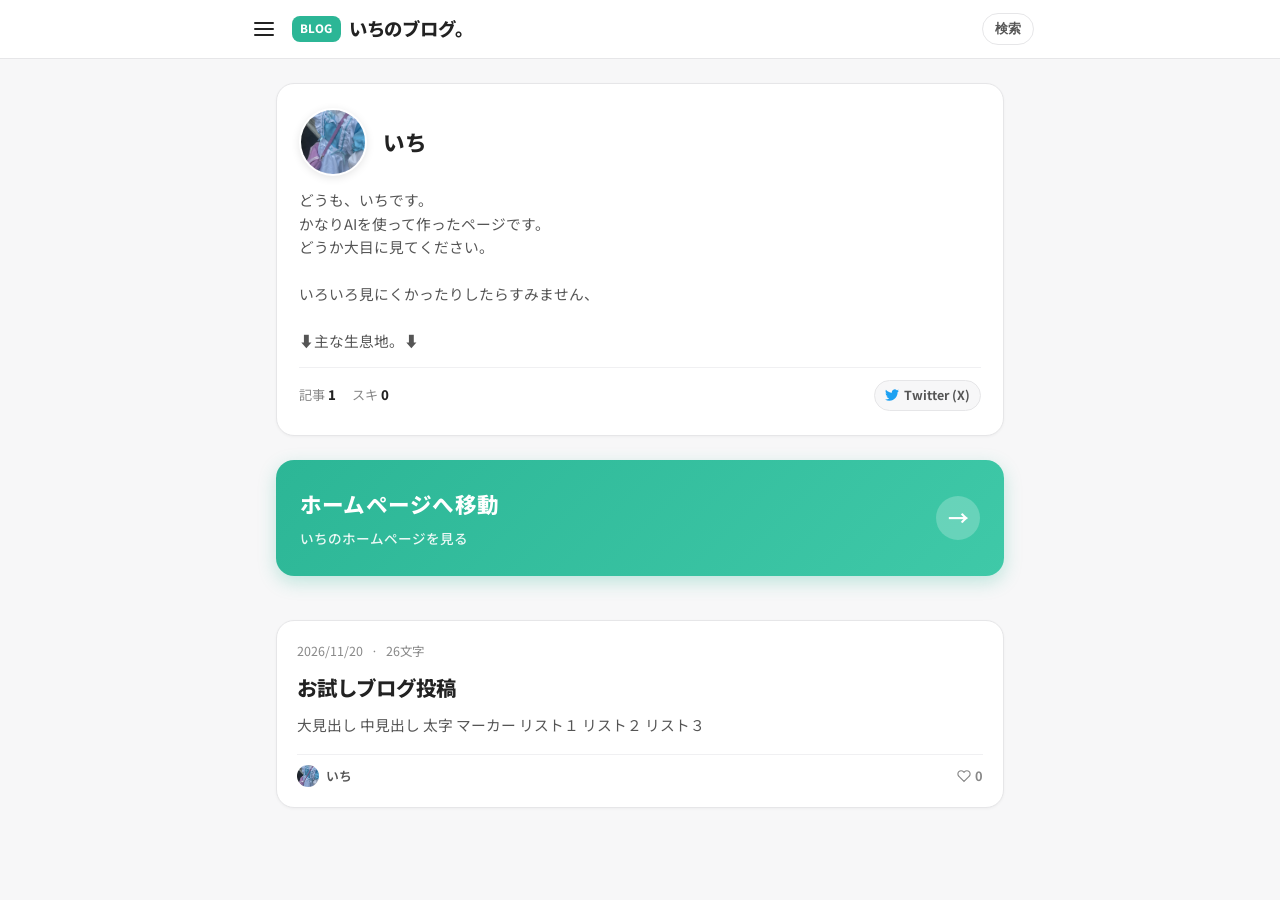
==== commit 5d902119: "feat: restore creator profile card above home page button" ====
--- a/blog/index.html
+++ b/blog/index.html
@@ -59,6 +59,37 @@
   <main class="blog-main">
     <!-- View 1: Feed View (Creator Card + Filters + Articles Feed) -->
     <section id="view-feed" class="view-feed-section">
+      <!-- Creator Profile Card (note-style Creator Banner) -->
+      <div class="creator-card">
+        <div class="creator-top-row">
+          <div class="creator-avatar-wrap">
+            <img id="creator-avatar" class="creator-avatar-img" src="" alt="アバター" style="display: none;">
+            <span id="creator-avatar-fallback"></span>
+          </div>
+          <div class="creator-info">
+            <h1 class="creator-name">
+              <span id="creator-name">いち</span>
+            </h1>
+            <p class="creator-title-sub" id="blog-subtitle">日常や推し活、作ったものの記録ノート</p>
+          </div>
+        </div>
+        <p class="creator-bio" id="creator-bio">
+          どうも、いちです。日常や推し活、自作Webサイトのことなどを気ままに綴っています。
+        </p>
+        <div class="creator-stats-row">
+          <div class="creator-counts">
+            <span>記事 <strong class="count-strong" id="stat-posts-count">0</strong></span>
+            <span>スキ <strong class="count-strong" id="stat-likes-count">0</strong></span>
+          </div>
+          <div class="creator-links">
+            <a href="https://x.com/jk_na_ri_ta_i" target="_blank" rel="noopener noreferrer" class="social-pill" id="creator-x-link">
+              <svg width="14" height="14" viewBox="0 0 24 24" fill="#1DA1F2"><path d="M23.953 4.57a10 10 0 01-2.825.775 4.958 4.958 0 002.163-2.723c-.951.555-2.005.959-3.127 1.184a4.92 4.92 0 00-8.384 4.482C7.69 8.095 4.067 6.13 1.64 3.162a4.822 4.822 0 00-.666 2.475c0 1.71.87 3.213 2.188 4.096a4.904 4.904 0 01-2.228-.616v.06a4.923 4.923 0 003.946 4.827 4.996 4.996 0 01-2.212.085 4.936 4.936 0 004.604 3.417 9.867 9.867 0 01-6.102 2.105c-.39 0-.779-.023-1.17-.067a13.995 13.995 0 007.557 2.209c9.053 0 13.998-7.496 13.998-13.985 0-.21 0-.42-.015-.63A9.935 9.935 0 0024 4.59z"/></svg>
+              <span>Twitter (X)</span>
+            </a>
+          </div>
+        </div>
+      </div>
+
       <!-- Big Home Page Button -->
       <a href="../" class="home-hero-btn">
         <span class="home-hero-text">
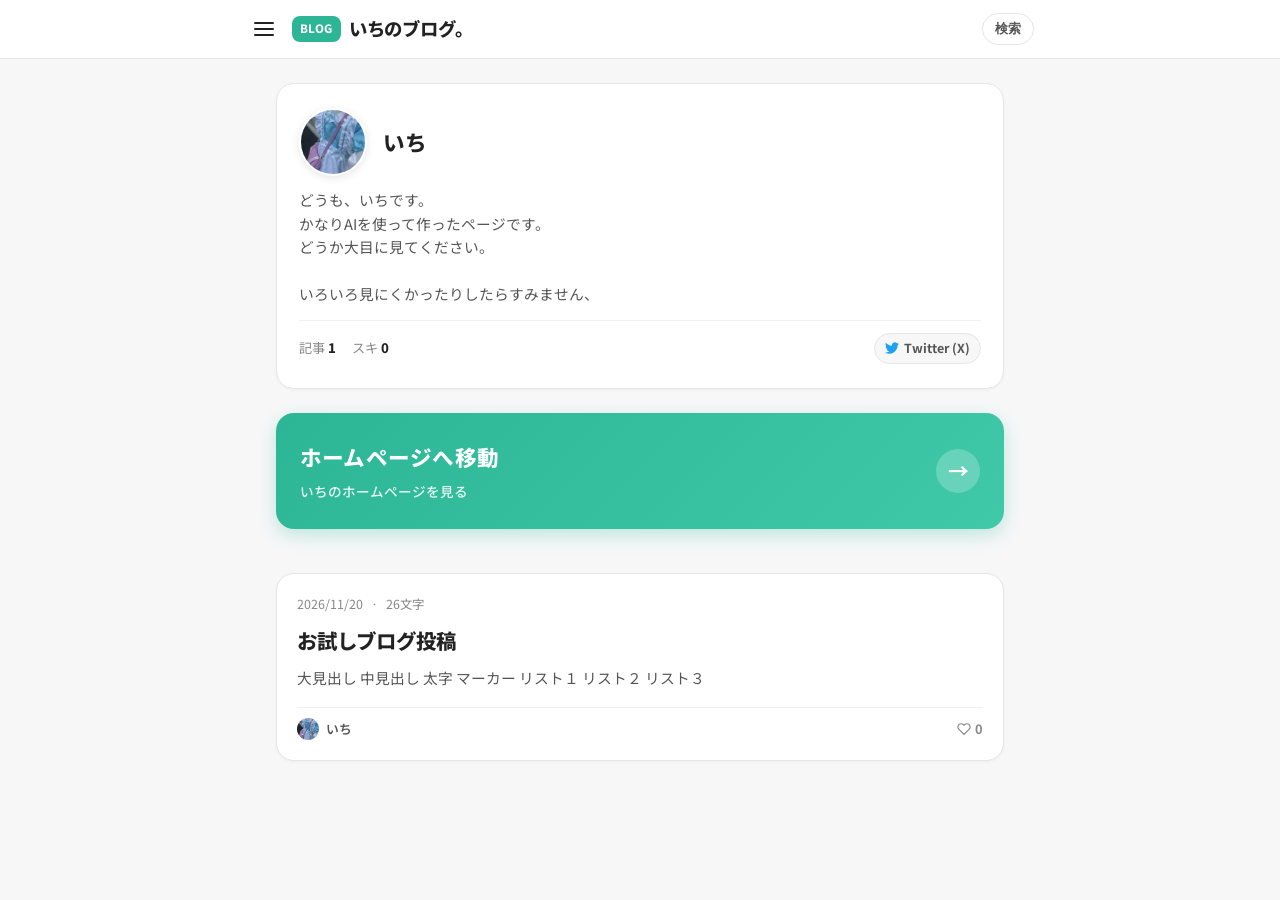
==== commit 41693d51: "fix: hide '主な生息地' line from blog creator bio" ====
--- a/blog/index.html
+++ b/blog/index.html
@@ -211,6 +211,6 @@
   <!-- Toast Notification -->
   <div id="blog-toast" class="blog-toast"></div>
 
-  <script src="blog.js?v=20261120_2253"></script>
+  <script src="blog.js?v=20261122_1757"></script>
 </body>
 </html>
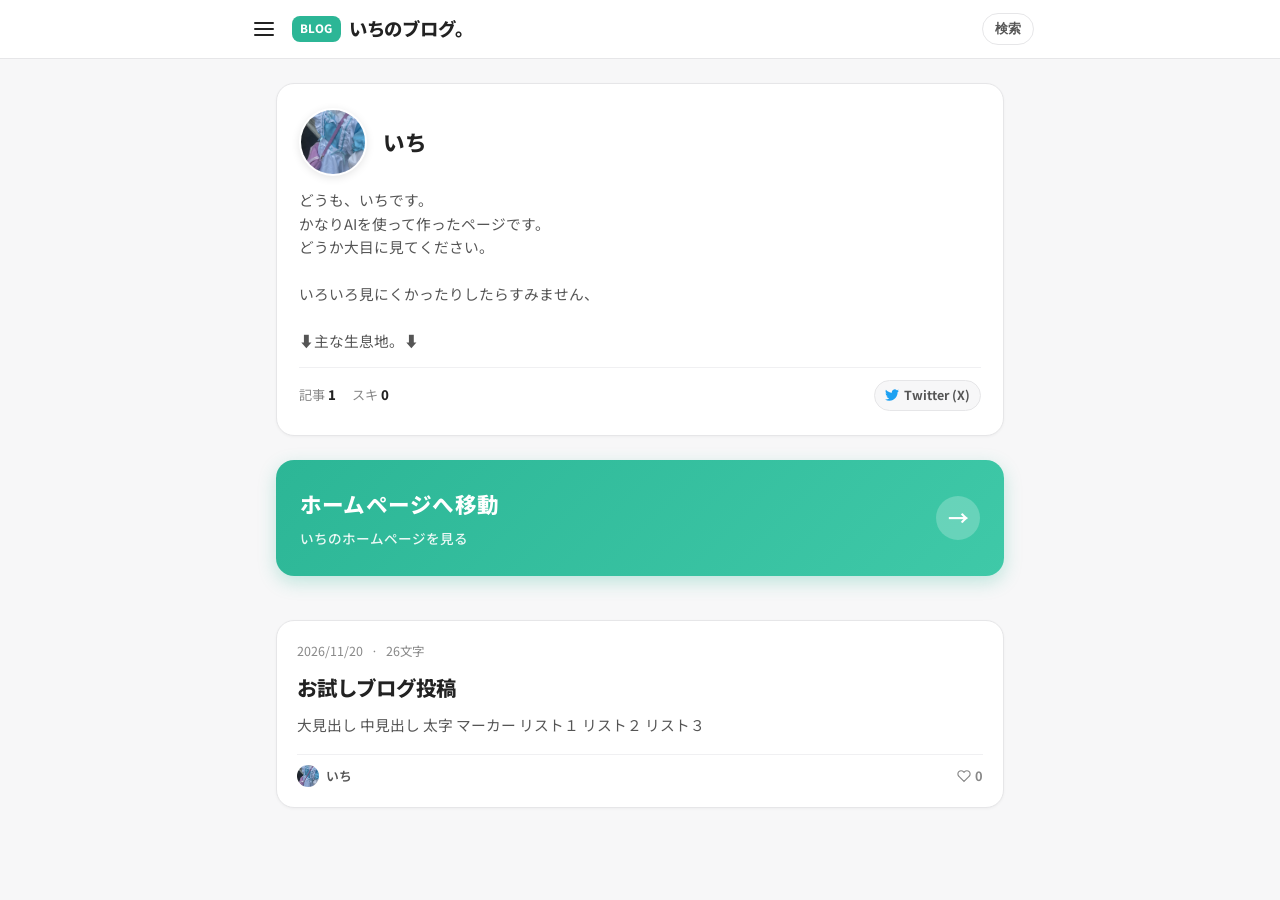
==== commit 378cf04d: "Revert "fix: hide '主な生息地' line from blog creator bio" This reverts commit 41693d51e002f25b3c8cbf96ff" ====
--- a/blog/index.html
+++ b/blog/index.html
@@ -211,6 +211,6 @@
   <!-- Toast Notification -->
   <div id="blog-toast" class="blog-toast"></div>
 
-  <script src="blog.js?v=20261122_1757"></script>
+  <script src="blog.js?v=20261120_2253"></script>
 </body>
 </html>
